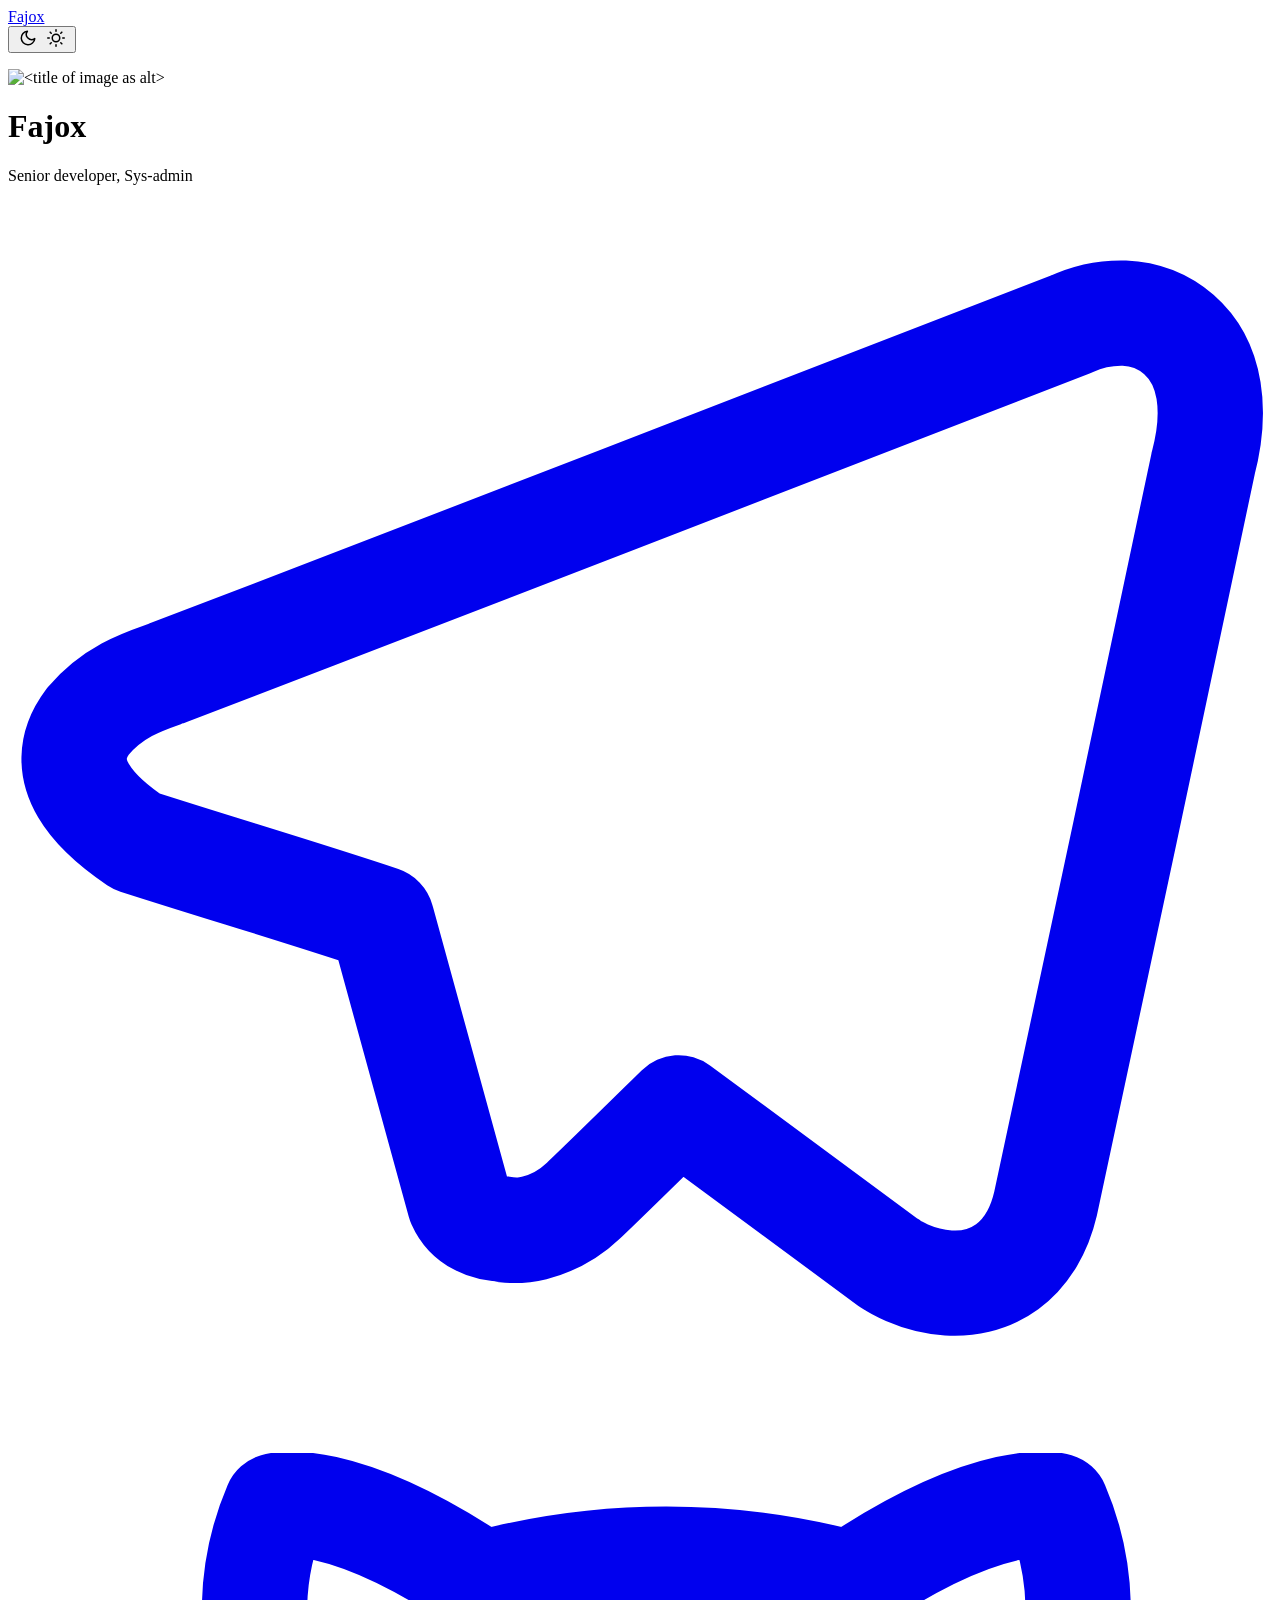
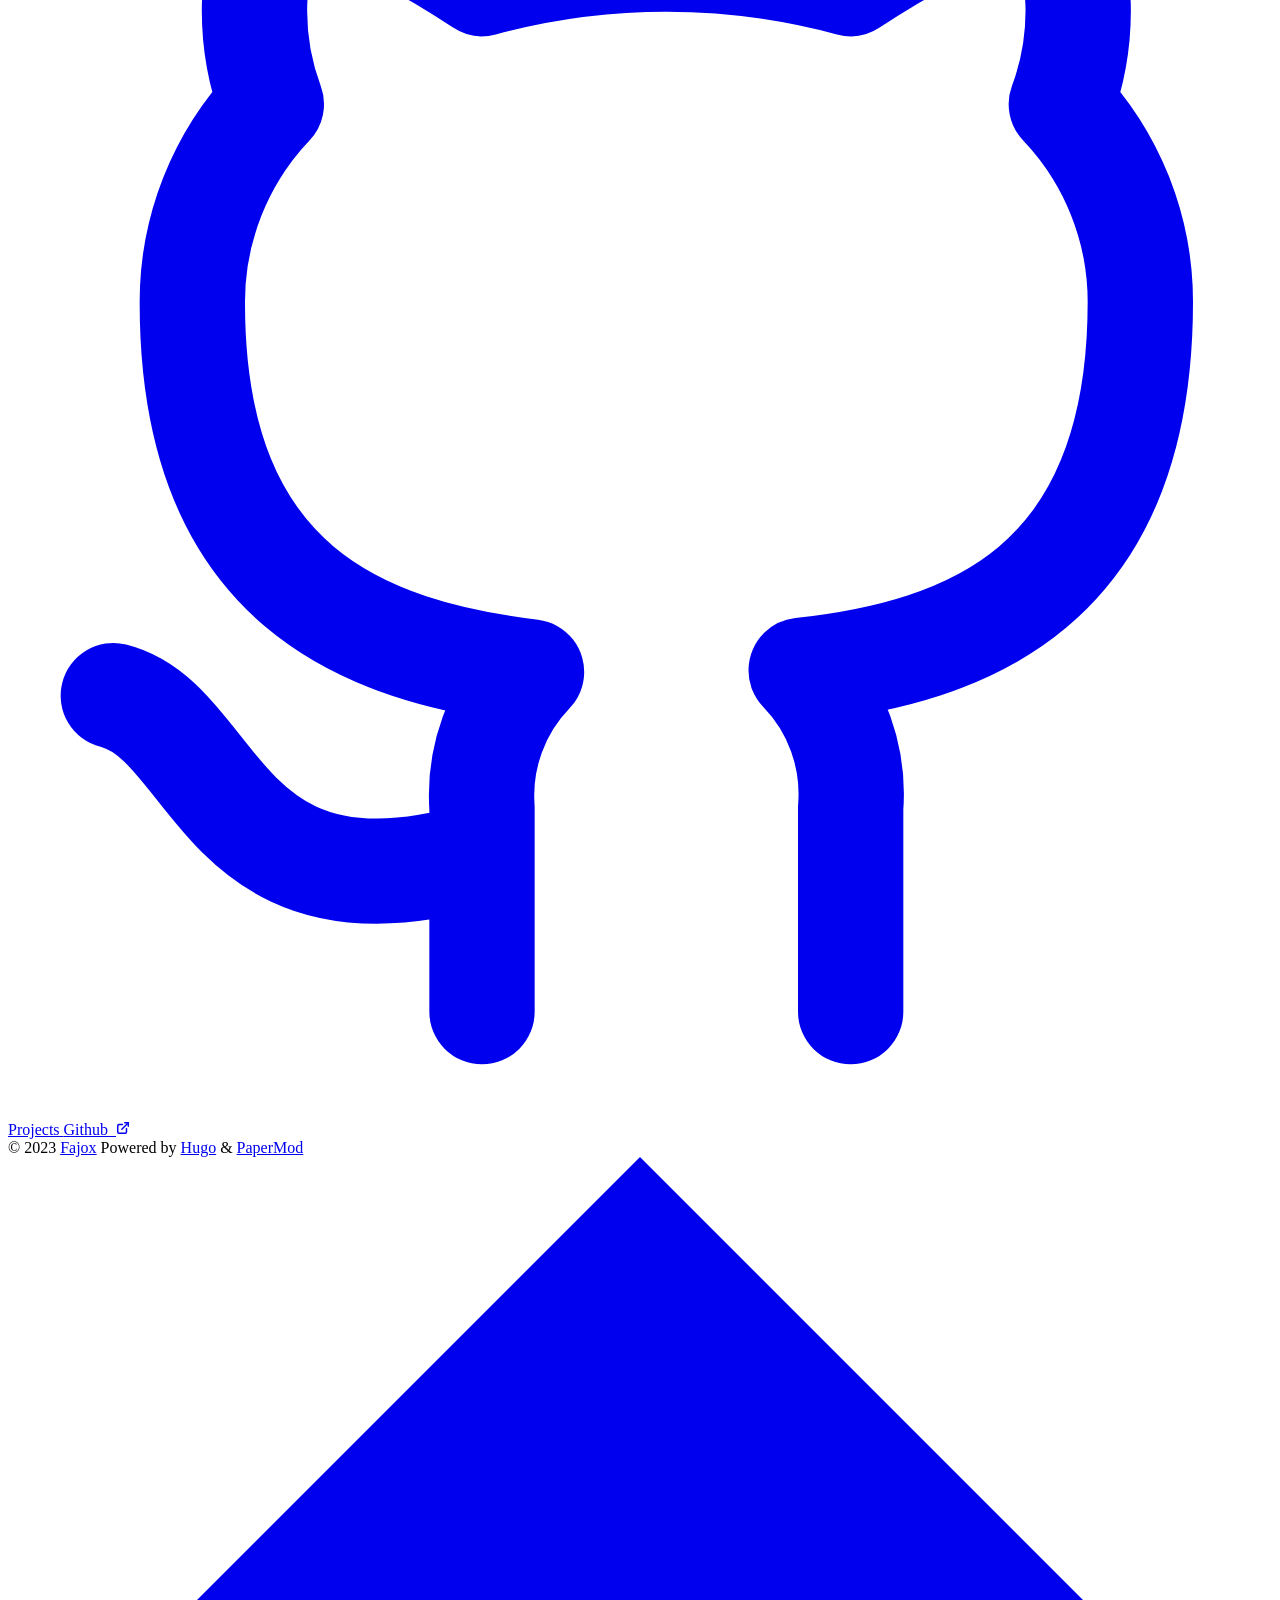
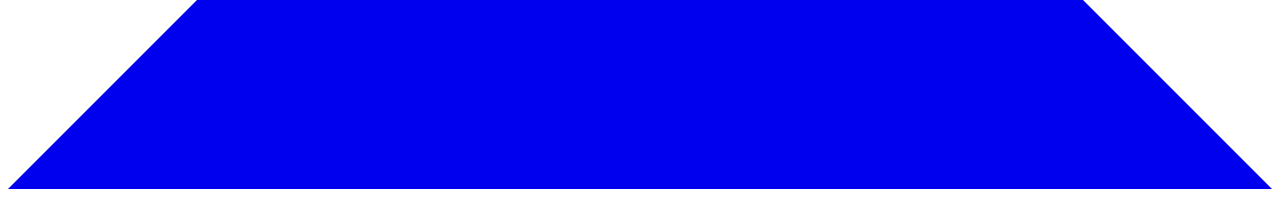
==== docs/index.html @ 8b4deb75 "site" ====
<!DOCTYPE html>
<html lang="en" dir="auto">

<head>
	<meta name="generator" content="Hugo 0.120.4"><meta charset="utf-8">
<meta http-equiv="X-UA-Compatible" content="IE=edge">
<meta name="viewport" content="width=device-width, initial-scale=1, shrink-to-fit=no">
<meta name="robots" content="index, follow">
<title>Fajox</title>

<meta name="description" content="">
<meta name="author" content="">
<link rel="canonical" href="fajox1.github.io/">
<link crossorigin="anonymous" href="/fajox1.github.io/assets/css/stylesheet.5c25c975546c048d1a5600aadb48425ae1bc921a9a18fe67d6955c9535260811.css" integrity="sha256-XCXJdVRsBI0aVgCq20hCWuG8khqaGP5n1pVclTUmCBE=" rel="preload stylesheet" as="style">
<link rel="icon" href="fajox1.github.io/favicon.ico">
<link rel="icon" type="image/png" sizes="16x16" href="fajox1.github.io/favicon-16x16.png">
<link rel="icon" type="image/png" sizes="32x32" href="fajox1.github.io/favicon-32x32.png">
<link rel="apple-touch-icon" href="fajox1.github.io/apple-touch-icon.png">
<link rel="mask-icon" href="fajox1.github.io/safari-pinned-tab.svg">
<meta name="theme-color" content="#2e2e33">
<meta name="msapplication-TileColor" content="#2e2e33">
<link rel="alternate" type="application/rss+xml" href="fajox1.github.io/index.xml">
<noscript>
    <style>
        #theme-toggle,
        .top-link {
            display: none;
        }

    </style>
</noscript><meta property="og:title" content="Fajox" />
<meta property="og:description" content="" />
<meta property="og:type" content="website" />
<meta property="og:url" content="fajox1.github.io/" />

<meta name="twitter:card" content="summary"/>
<meta name="twitter:title" content="Fajox"/>
<meta name="twitter:description" content=""/>

<script type="application/ld+json">
{
  "@context": "https://schema.org",
  "@type": "Organization",
  "name": "Fajox",
  "url": "fajox1.github.io",
  "description": "",
  "thumbnailUrl": "fajox1.github.io/favicon.ico",
  "sameAs": [
      "https://t.me/fajox", "https://github.com/fajox1"
  ]
}
</script>
</head>

<body class="list dark" id="top">
<script>
    if (localStorage.getItem("pref-theme") === "light") {
        document.body.classList.remove('dark')
    }

</script>

<header class="header">
    <nav class="nav">
        <div class="logo">
            <a href="fajox1.github.io" accesskey="h" title="Fajox (Alt + H)">Fajox</a>
            <div class="logo-switches">
                <button id="theme-toggle" accesskey="t" title="(Alt + T)">
                    <svg id="moon" xmlns="http://www.w3.org/2000/svg" width="24" height="18" viewBox="0 0 24 24"
                        fill="none" stroke="currentColor" stroke-width="2" stroke-linecap="round"
                        stroke-linejoin="round">
                        <path d="M21 12.79A9 9 0 1 1 11.21 3 7 7 0 0 0 21 12.79z"></path>
                    </svg>
                    <svg id="sun" xmlns="http://www.w3.org/2000/svg" width="24" height="18" viewBox="0 0 24 24"
                        fill="none" stroke="currentColor" stroke-width="2" stroke-linecap="round"
                        stroke-linejoin="round">
                        <circle cx="12" cy="12" r="5"></circle>
                        <line x1="12" y1="1" x2="12" y2="3"></line>
                        <line x1="12" y1="21" x2="12" y2="23"></line>
                        <line x1="4.22" y1="4.22" x2="5.64" y2="5.64"></line>
                        <line x1="18.36" y1="18.36" x2="19.78" y2="19.78"></line>
                        <line x1="1" y1="12" x2="3" y2="12"></line>
                        <line x1="21" y1="12" x2="23" y2="12"></line>
                        <line x1="4.22" y1="19.78" x2="5.64" y2="18.36"></line>
                        <line x1="18.36" y1="5.64" x2="19.78" y2="4.22"></line>
                    </svg>
                </button>
            </div>
        </div>
        <ul id="menu">
        </ul>
    </nav>
</header>
<main class="main"><div class="profile">
    <div class="profile_inner">
        <img draggable="false" src="https://avatars.githubusercontent.com/u/146753912?v=4" alt="&lt;title of image as alt&gt;" title="&lt;title of image as alt&gt;"
            height="120" width="120" />
        <h1>Fajox</h1>
        <span>Senior developer, Sys-admin</span><div class="social-icons">
    <a href="https://t.me/fajox" target="_blank" rel="noopener noreferrer me" title="Telegram">
        <svg xmlns="http://www.w3.org/2000/svg" viewBox="0 0 24 24" fill="none" stroke="currentColor" stroke-width="2"
    stroke-linecap="round" stroke-linejoin="round">
    <path
        d="M21.198 2.433a2.242 2.242 0 0 0-1.022.215l-8.609 3.33c-2.068.8-4.133 1.598-5.724 2.21a405.15 405.15 0 0 1-2.849 1.09c-.42.147-.99.332-1.473.901-.728.968.193 1.798.919 2.286 1.61.516 3.275 1.009 4.654 1.472.509 1.793.997 3.592 1.48 5.388.16.36.506.494.864.498l-.002.018s.281.028.555-.038a2.1 2.1 0 0 0 .933-.517c.345-.324 1.28-1.244 1.811-1.764l3.999 2.952.032.018s.442.311 1.09.355c.324.022.75-.04 1.116-.308.37-.27.613-.702.728-1.196.342-1.492 2.61-12.285 2.997-14.072l-.01.042c.27-1.006.17-1.928-.455-2.474a1.654 1.654 0 0 0-1.034-.407z" />
</svg>
    </a>
    <a href="https://github.com/fajox1" target="_blank" rel="noopener noreferrer me" title="Github">
        <svg xmlns="http://www.w3.org/2000/svg" viewBox="0 0 24 24" fill="none" stroke="currentColor" stroke-width="2"
    stroke-linecap="round" stroke-linejoin="round">
    <path
        d="M9 19c-5 1.5-5-2.5-7-3m14 6v-3.87a3.37 3.37 0 0 0-.94-2.61c3.14-.35 6.44-1.54 6.44-7A5.44 5.44 0 0 0 20 4.77 5.07 5.07 0 0 0 19.91 1S18.73.65 16 2.48a13.38 13.38 0 0 0-7 0C6.27.65 5.09 1 5.09 1A5.07 5.07 0 0 0 5 4.77a5.44 5.44 0 0 0-1.5 3.78c0 5.42 3.3 6.61 6.44 7A3.37 3.37 0 0 0 9 18.13V22">
    </path>
</svg>
    </a>
</div>

        <div class="buttons">
            <a class="button" href="/projects" rel="noopener" title="Projects">
                <span class="button-inner">
                    Projects
                </span>
            </a>
            <a class="button" href="https://github.com/" rel="noopener" title="Github">
                <span class="button-inner">
                    Github&nbsp;
                    <svg fill="none" shape-rendering="geometricPrecision" stroke="currentColor" stroke-linecap="round"
                        stroke-linejoin="round" stroke-width="2.5" viewBox="0 0 24 24" height="14" width="14">
                        <path d="M18 13v6a2 2 0 01-2 2H5a2 2 0 01-2-2V8a2 2 0 012-2h6"></path>
                        <path d="M15 3h6v6"></path>
                        <path d="M10 14L21 3"></path>
                    </svg>
                </span>
            </a>
        </div>
    </div>
</div>

    </main>
    
<footer class="footer">
    <span>&copy; 2023 <a href="fajox1.github.io">Fajox</a></span>
    <span>
        Powered by
        <a href="https://gohugo.io/" rel="noopener noreferrer" target="_blank">Hugo</a> &
        <a href="https://github.com/adityatelange/hugo-PaperMod/" rel="noopener" target="_blank">PaperMod</a>
    </span>
</footer>
<a href="#top" aria-label="go to top" title="Go to Top (Alt + G)" class="top-link" id="top-link" accesskey="g">
    <svg xmlns="http://www.w3.org/2000/svg" viewBox="0 0 12 6" fill="currentColor">
        <path d="M12 6H0l6-6z" />
    </svg>
</a>

<script>
    let menu = document.getElementById('menu')
    if (menu) {
        menu.scrollLeft = localStorage.getItem("menu-scroll-position");
        menu.onscroll = function () {
            localStorage.setItem("menu-scroll-position", menu.scrollLeft);
        }
    }

    document.querySelectorAll('a[href^="#"]').forEach(anchor => {
        anchor.addEventListener("click", function (e) {
            e.preventDefault();
            var id = this.getAttribute("href").substr(1);
            if (!window.matchMedia('(prefers-reduced-motion: reduce)').matches) {
                document.querySelector(`[id='${decodeURIComponent(id)}']`).scrollIntoView({
                    behavior: "smooth"
                });
            } else {
                document.querySelector(`[id='${decodeURIComponent(id)}']`).scrollIntoView();
            }
            if (id === "top") {
                history.replaceState(null, null, " ");
            } else {
                history.pushState(null, null, `#${id}`);
            }
        });
    });

</script>
<script>
    var mybutton = document.getElementById("top-link");
    window.onscroll = function () {
        if (document.body.scrollTop > 800 || document.documentElement.scrollTop > 800) {
            mybutton.style.visibility = "visible";
            mybutton.style.opacity = "1";
        } else {
            mybutton.style.visibility = "hidden";
            mybutton.style.opacity = "0";
        }
    };

</script>
<script>
    document.getElementById("theme-toggle").addEventListener("click", () => {
        if (document.body.className.includes("dark")) {
            document.body.classList.remove('dark');
            localStorage.setItem("pref-theme", 'light');
        } else {
            document.body.classList.add('dark');
            localStorage.setItem("pref-theme", 'dark');
        }
    })

</script>
</body>

</html>
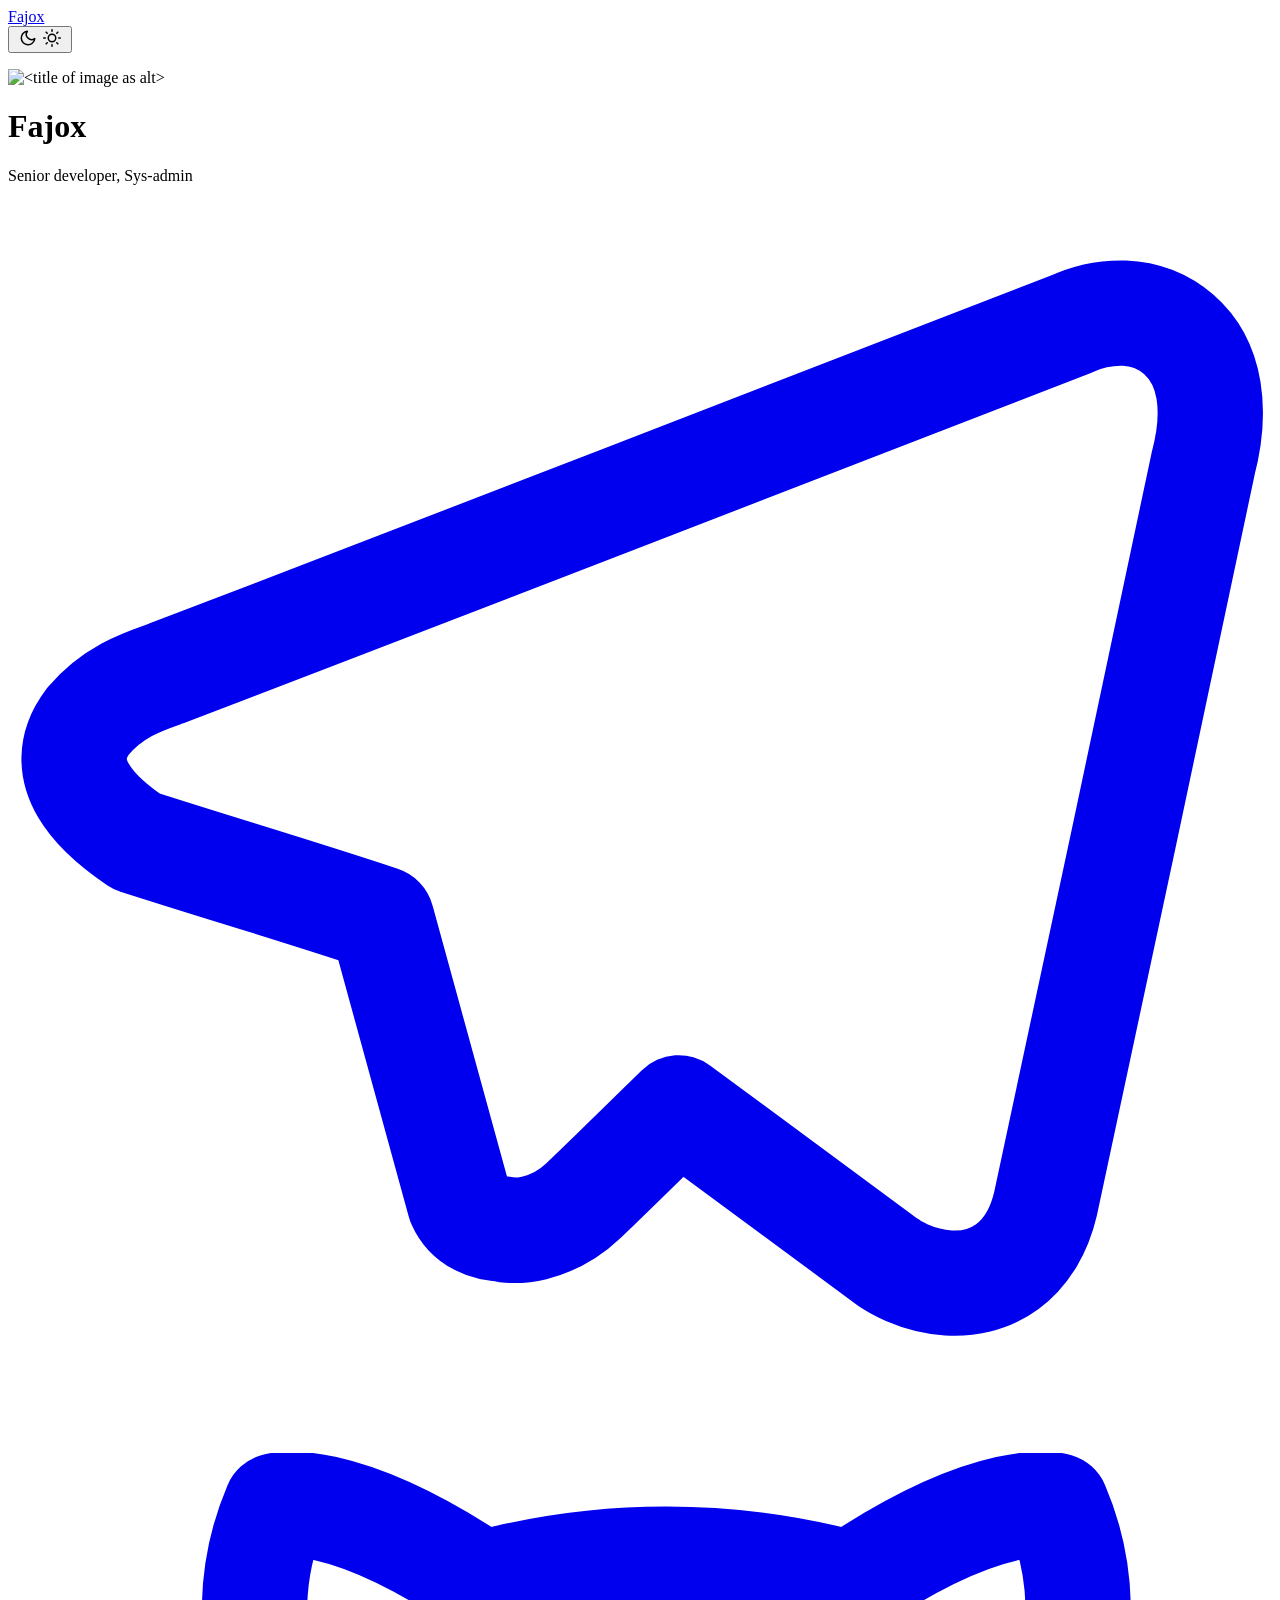
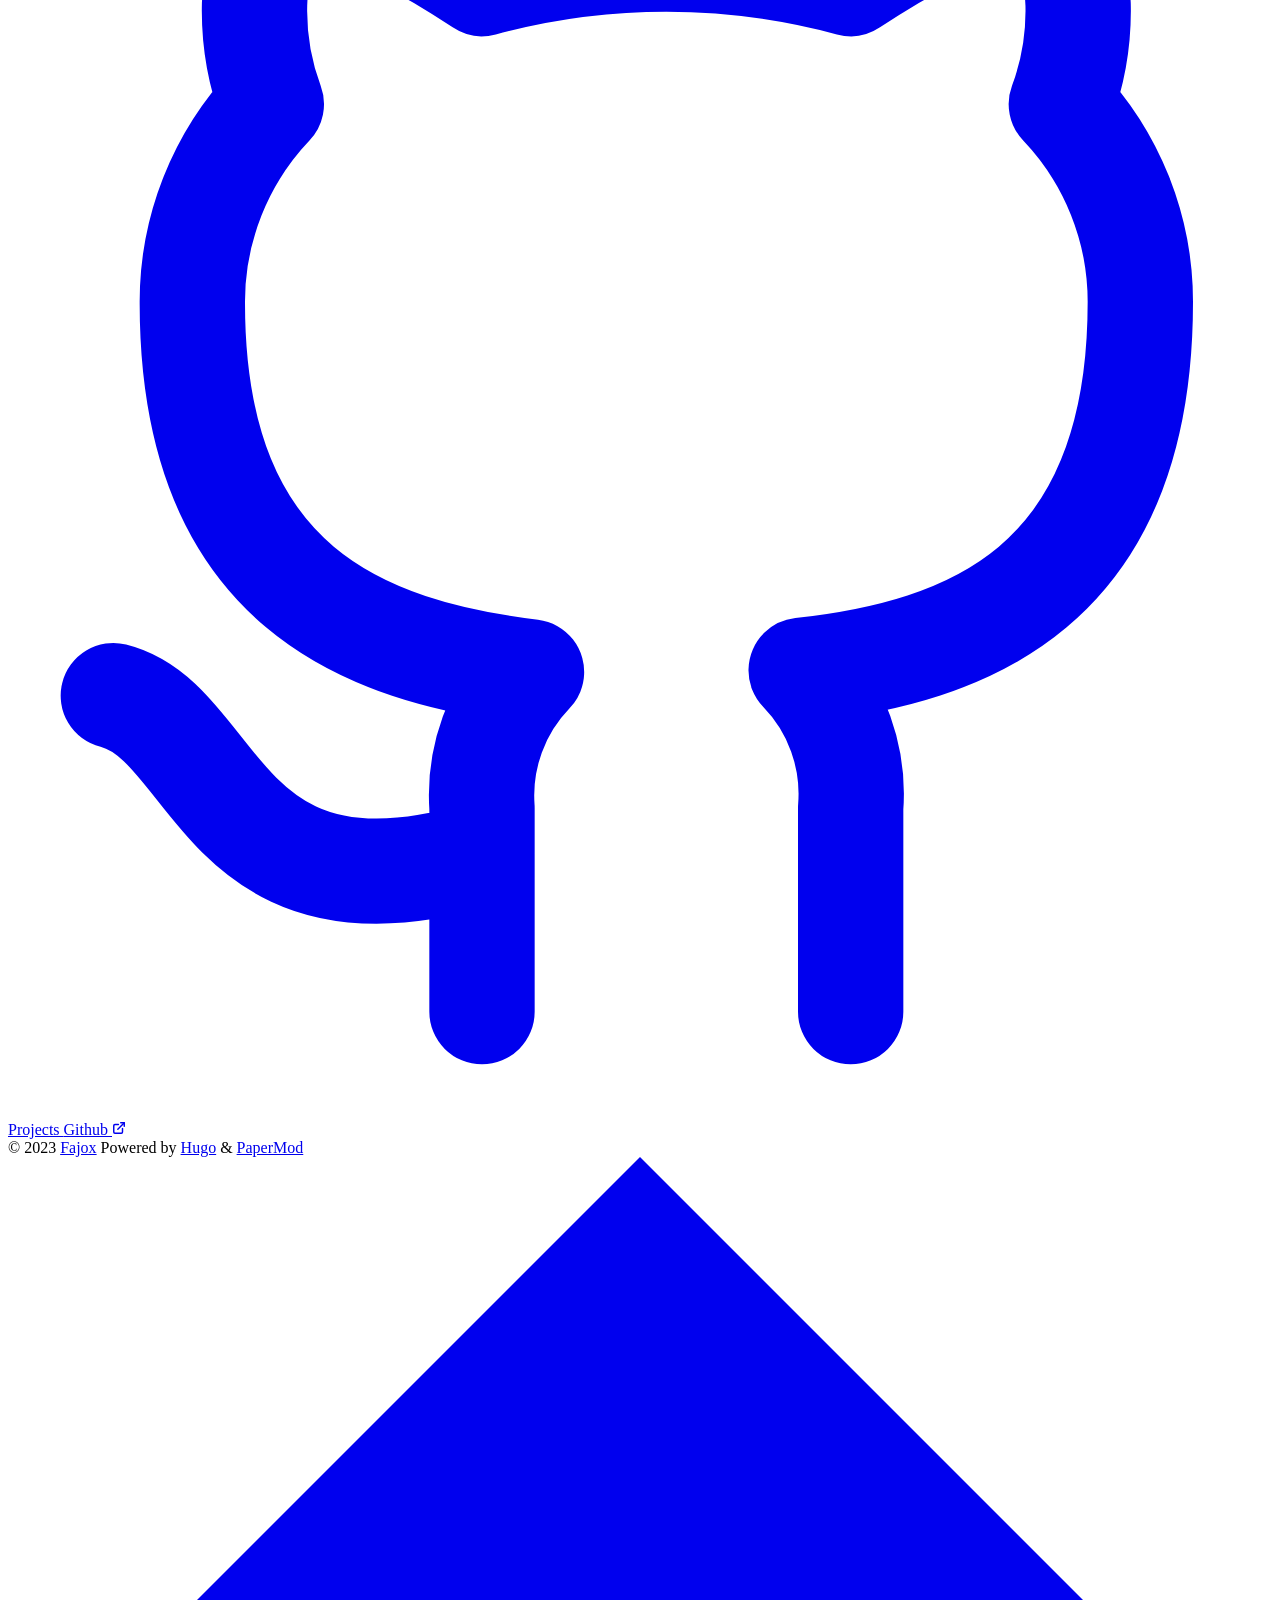
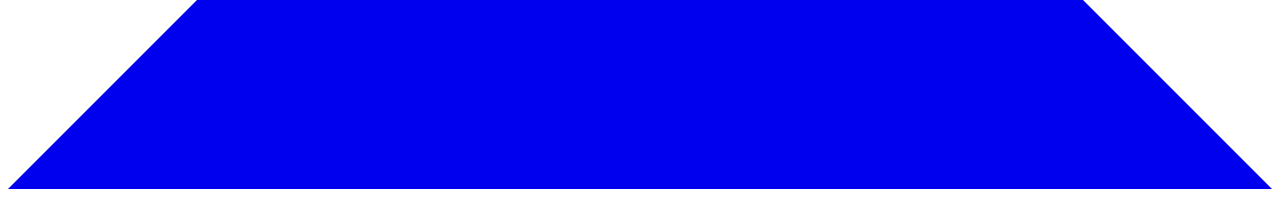
==== commit 04405a50: "site" ====
--- a/docs/index.html
+++ b/docs/index.html
@@ -1,210 +1,6 @@
-<!DOCTYPE html>
-<html lang="en" dir="auto">
-
-<head>
-	<meta name="generator" content="Hugo 0.120.4"><meta charset="utf-8">
-<meta http-equiv="X-UA-Compatible" content="IE=edge">
-<meta name="viewport" content="width=device-width, initial-scale=1, shrink-to-fit=no">
-<meta name="robots" content="index, follow">
-<title>Fajox</title>
-
-<meta name="description" content="">
-<meta name="author" content="">
-<link rel="canonical" href="fajox1.github.io/">
-<link crossorigin="anonymous" href="/fajox1.github.io/assets/css/stylesheet.5c25c975546c048d1a5600aadb48425ae1bc921a9a18fe67d6955c9535260811.css" integrity="sha256-XCXJdVRsBI0aVgCq20hCWuG8khqaGP5n1pVclTUmCBE=" rel="preload stylesheet" as="style">
-<link rel="icon" href="fajox1.github.io/favicon.ico">
-<link rel="icon" type="image/png" sizes="16x16" href="fajox1.github.io/favicon-16x16.png">
-<link rel="icon" type="image/png" sizes="32x32" href="fajox1.github.io/favicon-32x32.png">
-<link rel="apple-touch-icon" href="fajox1.github.io/apple-touch-icon.png">
-<link rel="mask-icon" href="fajox1.github.io/safari-pinned-tab.svg">
-<meta name="theme-color" content="#2e2e33">
-<meta name="msapplication-TileColor" content="#2e2e33">
-<link rel="alternate" type="application/rss+xml" href="fajox1.github.io/index.xml">
-<noscript>
-    <style>
-        #theme-toggle,
-        .top-link {
-            display: none;
-        }
-
-    </style>
-</noscript><meta property="og:title" content="Fajox" />
-<meta property="og:description" content="" />
-<meta property="og:type" content="website" />
-<meta property="og:url" content="fajox1.github.io/" />
-
-<meta name="twitter:card" content="summary"/>
-<meta name="twitter:title" content="Fajox"/>
-<meta name="twitter:description" content=""/>
-
-<script type="application/ld+json">
-{
-  "@context": "https://schema.org",
-  "@type": "Organization",
-  "name": "Fajox",
-  "url": "fajox1.github.io",
-  "description": "",
-  "thumbnailUrl": "fajox1.github.io/favicon.ico",
-  "sameAs": [
-      "https://t.me/fajox", "https://github.com/fajox1"
-  ]
-}
-</script>
-</head>
-
-<body class="list dark" id="top">
-<script>
-    if (localStorage.getItem("pref-theme") === "light") {
-        document.body.classList.remove('dark')
-    }
-
-</script>
-
-<header class="header">
-    <nav class="nav">
-        <div class="logo">
-            <a href="fajox1.github.io" accesskey="h" title="Fajox (Alt + H)">Fajox</a>
-            <div class="logo-switches">
-                <button id="theme-toggle" accesskey="t" title="(Alt + T)">
-                    <svg id="moon" xmlns="http://www.w3.org/2000/svg" width="24" height="18" viewBox="0 0 24 24"
-                        fill="none" stroke="currentColor" stroke-width="2" stroke-linecap="round"
-                        stroke-linejoin="round">
-                        <path d="M21 12.79A9 9 0 1 1 11.21 3 7 7 0 0 0 21 12.79z"></path>
-                    </svg>
-                    <svg id="sun" xmlns="http://www.w3.org/2000/svg" width="24" height="18" viewBox="0 0 24 24"
-                        fill="none" stroke="currentColor" stroke-width="2" stroke-linecap="round"
-                        stroke-linejoin="round">
-                        <circle cx="12" cy="12" r="5"></circle>
-                        <line x1="12" y1="1" x2="12" y2="3"></line>
-                        <line x1="12" y1="21" x2="12" y2="23"></line>
-                        <line x1="4.22" y1="4.22" x2="5.64" y2="5.64"></line>
-                        <line x1="18.36" y1="18.36" x2="19.78" y2="19.78"></line>
-                        <line x1="1" y1="12" x2="3" y2="12"></line>
-                        <line x1="21" y1="12" x2="23" y2="12"></line>
-                        <line x1="4.22" y1="19.78" x2="5.64" y2="18.36"></line>
-                        <line x1="18.36" y1="5.64" x2="19.78" y2="4.22"></line>
-                    </svg>
-                </button>
-            </div>
-        </div>
-        <ul id="menu">
-        </ul>
-    </nav>
-</header>
-<main class="main"><div class="profile">
-    <div class="profile_inner">
-        <img draggable="false" src="https://avatars.githubusercontent.com/u/146753912?v=4" alt="&lt;title of image as alt&gt;" title="&lt;title of image as alt&gt;"
-            height="120" width="120" />
-        <h1>Fajox</h1>
-        <span>Senior developer, Sys-admin</span><div class="social-icons">
-    <a href="https://t.me/fajox" target="_blank" rel="noopener noreferrer me" title="Telegram">
-        <svg xmlns="http://www.w3.org/2000/svg" viewBox="0 0 24 24" fill="none" stroke="currentColor" stroke-width="2"
-    stroke-linecap="round" stroke-linejoin="round">
-    <path
-        d="M21.198 2.433a2.242 2.242 0 0 0-1.022.215l-8.609 3.33c-2.068.8-4.133 1.598-5.724 2.21a405.15 405.15 0 0 1-2.849 1.09c-.42.147-.99.332-1.473.901-.728.968.193 1.798.919 2.286 1.61.516 3.275 1.009 4.654 1.472.509 1.793.997 3.592 1.48 5.388.16.36.506.494.864.498l-.002.018s.281.028.555-.038a2.1 2.1 0 0 0 .933-.517c.345-.324 1.28-1.244 1.811-1.764l3.999 2.952.032.018s.442.311 1.09.355c.324.022.75-.04 1.116-.308.37-.27.613-.702.728-1.196.342-1.492 2.61-12.285 2.997-14.072l-.01.042c.27-1.006.17-1.928-.455-2.474a1.654 1.654 0 0 0-1.034-.407z" />
-</svg>
-    </a>
-    <a href="https://github.com/fajox1" target="_blank" rel="noopener noreferrer me" title="Github">
-        <svg xmlns="http://www.w3.org/2000/svg" viewBox="0 0 24 24" fill="none" stroke="currentColor" stroke-width="2"
-    stroke-linecap="round" stroke-linejoin="round">
-    <path
-        d="M9 19c-5 1.5-5-2.5-7-3m14 6v-3.87a3.37 3.37 0 0 0-.94-2.61c3.14-.35 6.44-1.54 6.44-7A5.44 5.44 0 0 0 20 4.77 5.07 5.07 0 0 0 19.91 1S18.73.65 16 2.48a13.38 13.38 0 0 0-7 0C6.27.65 5.09 1 5.09 1A5.07 5.07 0 0 0 5 4.77a5.44 5.44 0 0 0-1.5 3.78c0 5.42 3.3 6.61 6.44 7A3.37 3.37 0 0 0 9 18.13V22">
-    </path>
-</svg>
-    </a>
-</div>
-
-        <div class="buttons">
-            <a class="button" href="/projects" rel="noopener" title="Projects">
-                <span class="button-inner">
-                    Projects
-                </span>
-            </a>
-            <a class="button" href="https://github.com/" rel="noopener" title="Github">
-                <span class="button-inner">
-                    Github&nbsp;
-                    <svg fill="none" shape-rendering="geometricPrecision" stroke="currentColor" stroke-linecap="round"
-                        stroke-linejoin="round" stroke-width="2.5" viewBox="0 0 24 24" height="14" width="14">
-                        <path d="M18 13v6a2 2 0 01-2 2H5a2 2 0 01-2-2V8a2 2 0 012-2h6"></path>
-                        <path d="M15 3h6v6"></path>
-                        <path d="M10 14L21 3"></path>
-                    </svg>
-                </span>
-            </a>
-        </div>
-    </div>
-</div>
-
-    </main>
-    
-<footer class="footer">
-    <span>&copy; 2023 <a href="fajox1.github.io">Fajox</a></span>
-    <span>
-        Powered by
-        <a href="https://gohugo.io/" rel="noopener noreferrer" target="_blank">Hugo</a> &
-        <a href="https://github.com/adityatelange/hugo-PaperMod/" rel="noopener" target="_blank">PaperMod</a>
-    </span>
-</footer>
-<a href="#top" aria-label="go to top" title="Go to Top (Alt + G)" class="top-link" id="top-link" accesskey="g">
-    <svg xmlns="http://www.w3.org/2000/svg" viewBox="0 0 12 6" fill="currentColor">
-        <path d="M12 6H0l6-6z" />
-    </svg>
-</a>
-
-<script>
-    let menu = document.getElementById('menu')
-    if (menu) {
-        menu.scrollLeft = localStorage.getItem("menu-scroll-position");
-        menu.onscroll = function () {
-            localStorage.setItem("menu-scroll-position", menu.scrollLeft);
-        }
-    }
-
-    document.querySelectorAll('a[href^="#"]').forEach(anchor => {
-        anchor.addEventListener("click", function (e) {
-            e.preventDefault();
-            var id = this.getAttribute("href").substr(1);
-            if (!window.matchMedia('(prefers-reduced-motion: reduce)').matches) {
-                document.querySelector(`[id='${decodeURIComponent(id)}']`).scrollIntoView({
-                    behavior: "smooth"
-                });
-            } else {
-                document.querySelector(`[id='${decodeURIComponent(id)}']`).scrollIntoView();
-            }
-            if (id === "top") {
-                history.replaceState(null, null, " ");
-            } else {
-                history.pushState(null, null, `#${id}`);
-            }
-        });
-    });
-
-</script>
-<script>
-    var mybutton = document.getElementById("top-link");
-    window.onscroll = function () {
-        if (document.body.scrollTop > 800 || document.documentElement.scrollTop > 800) {
-            mybutton.style.visibility = "visible";
-            mybutton.style.opacity = "1";
-        } else {
-            mybutton.style.visibility = "hidden";
-            mybutton.style.opacity = "0";
-        }
-    };
-
-</script>
-<script>
-    document.getElementById("theme-toggle").addEventListener("click", () => {
-        if (document.body.className.includes("dark")) {
-            document.body.classList.remove('dark');
-            localStorage.setItem("pref-theme", 'light');
-        } else {
-            document.body.classList.add('dark');
-            localStorage.setItem("pref-theme", 'dark');
-        }
-    })
-
-</script>
-</body>
-
-</html>
+<!doctype html><html lang=en dir=auto><head><meta name=generator content="Hugo 0.120.4"><meta charset=utf-8><meta http-equiv=X-UA-Compatible content="IE=edge"><meta name=viewport content="width=device-width,initial-scale=1,shrink-to-fit=no"><meta name=robots content="index, follow"><title>Fajox</title>
+<meta name=description content><meta name=author content><link rel=canonical href=https://fajox1.github.io/><link crossorigin=anonymous href=/assets/css/stylesheet.5c25c975546c048d1a5600aadb48425ae1bc921a9a18fe67d6955c9535260811.css integrity="sha256-XCXJdVRsBI0aVgCq20hCWuG8khqaGP5n1pVclTUmCBE=" rel="preload stylesheet" as=style><link rel=icon href=https://fajox1.github.io/favicon.ico><link rel=icon type=image/png sizes=16x16 href=https://fajox1.github.io/favicon-16x16.png><link rel=icon type=image/png sizes=32x32 href=https://fajox1.github.io/favicon-32x32.png><link rel=apple-touch-icon href=https://fajox1.github.io/apple-touch-icon.png><link rel=mask-icon href=https://fajox1.github.io/safari-pinned-tab.svg><meta name=theme-color content="#2e2e33"><meta name=msapplication-TileColor content="#2e2e33"><link rel=alternate type=application/rss+xml href=https://fajox1.github.io/index.xml><noscript><style>#theme-toggle,.top-link{display:none}</style></noscript><meta property="og:title" content="Fajox"><meta property="og:description" content><meta property="og:type" content="website"><meta property="og:url" content="https://fajox1.github.io/"><meta name=twitter:card content="summary"><meta name=twitter:title content="Fajox"><meta name=twitter:description content><script type=application/ld+json>{"@context":"https://schema.org","@type":"Organization","name":"Fajox","url":"https://fajox1.github.io/","description":"","thumbnailUrl":"https://fajox1.github.io/favicon.ico","sameAs":["https://t.me/fajox","https://github.com/fajox1"]}</script></head><body class="list dark" id=top><script>localStorage.getItem("pref-theme")==="light"&&document.body.classList.remove("dark")</script><header class=header><nav class=nav><div class=logo><a href=https://fajox1.github.io/ accesskey=h title="Fajox (Alt + H)">Fajox</a><div class=logo-switches><button id=theme-toggle accesskey=t title="(Alt + T)"><svg id="moon" xmlns="http://www.w3.org/2000/svg" width="24" height="18" viewBox="0 0 24 24" fill="none" stroke="currentcolor" stroke-width="2" stroke-linecap="round" stroke-linejoin="round"><path d="M21 12.79A9 9 0 1111.21 3 7 7 0 0021 12.79z"/></svg><svg id="sun" xmlns="http://www.w3.org/2000/svg" width="24" height="18" viewBox="0 0 24 24" fill="none" stroke="currentcolor" stroke-width="2" stroke-linecap="round" stroke-linejoin="round"><circle cx="12" cy="12" r="5"/><line x1="12" y1="1" x2="12" y2="3"/><line x1="12" y1="21" x2="12" y2="23"/><line x1="4.22" y1="4.22" x2="5.64" y2="5.64"/><line x1="18.36" y1="18.36" x2="19.78" y2="19.78"/><line x1="1" y1="12" x2="3" y2="12"/><line x1="21" y1="12" x2="23" y2="12"/><line x1="4.22" y1="19.78" x2="5.64" y2="18.36"/><line x1="18.36" y1="5.64" x2="19.78" y2="4.22"/></svg></button></div></div><ul id=menu></ul></nav></header><main class=main><div class=profile><div class=profile_inner><img draggable=false src="https://avatars.githubusercontent.com/u/146753912?v=4" alt="<title of image as alt>" title="<title of image as alt>" height=120 width=120><h1>Fajox</h1><span>Senior developer, Sys-admin</span><div class=social-icons><a href=https://t.me/fajox target=_blank rel="noopener noreferrer me" title=Telegram><svg xmlns="http://www.w3.org/2000/svg" viewBox="0 0 24 24" fill="none" stroke="currentcolor" stroke-width="2" stroke-linecap="round" stroke-linejoin="round"><path d="M21.198 2.433a2.242 2.242.0 00-1.022.215l-8.609 3.33c-2.068.8-4.133 1.598-5.724 2.21a405.15 405.15.0 01-2.849 1.09c-.42.147-.99.332-1.473.901-.728.968.193 1.798.919 2.286 1.61.516 3.275 1.009 4.654 1.472.509 1.793.997 3.592 1.48 5.388.16.36.506.494.864.498l-.002.018s.281.028.555-.038a2.1 2.1.0 00.933-.517c.345-.324 1.28-1.244 1.811-1.764l3.999 2.952.032.018s.442.311 1.09.355c.324.022.75-.04 1.116-.308.37-.27.613-.702.728-1.196.342-1.492 2.61-12.285 2.997-14.072l-.01.042c.27-1.006.17-1.928-.455-2.474a1.654 1.654.0 00-1.034-.407z"/></svg></a><a href=https://github.com/fajox1 target=_blank rel="noopener noreferrer me" title=Github><svg xmlns="http://www.w3.org/2000/svg" viewBox="0 0 24 24" fill="none" stroke="currentcolor" stroke-width="2" stroke-linecap="round" stroke-linejoin="round"><path d="M9 19c-5 1.5-5-2.5-7-3m14 6v-3.87a3.37 3.37.0 00-.94-2.61c3.14-.35 6.44-1.54 6.44-7A5.44 5.44.0 0020 4.77 5.07 5.07.0 0019.91 1S18.73.65 16 2.48a13.38 13.38.0 00-7 0C6.27.65 5.09 1 5.09 1A5.07 5.07.0 005 4.77 5.44 5.44.0 003.5 8.55c0 5.42 3.3 6.61 6.44 7A3.37 3.37.0 009 18.13V22"/></svg></a></div><div class=buttons><a class=button href=/projects rel=noopener title=Projects><span class=button-inner>Projects
+</span></a><a class=button href=https://github.com/ rel=noopener title=Github><span class=button-inner>Github&nbsp;<svg fill="none" shape-rendering="geometricPrecision" stroke="currentcolor" stroke-linecap="round" stroke-linejoin="round" stroke-width="2.5" viewBox="0 0 24 24" height="14" width="14"><path d="M18 13v6a2 2 0 01-2 2H5a2 2 0 01-2-2V8a2 2 0 012-2h6"/><path d="M15 3h6v6"/><path d="M10 14 21 3"/></svg></span></a></div></div></div></main><footer class=footer><span>&copy; 2023 <a href=https://fajox1.github.io/>Fajox</a></span>
+<span>Powered by
+<a href=https://gohugo.io/ rel="noopener noreferrer" target=_blank>Hugo</a> &
+        <a href=https://github.com/adityatelange/hugo-PaperMod/ rel=noopener target=_blank>PaperMod</a></span></footer><a href=#top aria-label="go to top" title="Go to Top (Alt + G)" class=top-link id=top-link accesskey=g><svg xmlns="http://www.w3.org/2000/svg" viewBox="0 0 12 6" fill="currentcolor"><path d="M12 6H0l6-6z"/></svg></a><script>let menu=document.getElementById("menu");menu&&(menu.scrollLeft=localStorage.getItem("menu-scroll-position"),menu.onscroll=function(){localStorage.setItem("menu-scroll-position",menu.scrollLeft)}),document.querySelectorAll('a[href^="#"]').forEach(e=>{e.addEventListener("click",function(e){e.preventDefault();var t=this.getAttribute("href").substr(1);window.matchMedia("(prefers-reduced-motion: reduce)").matches?document.querySelector(`[id='${decodeURIComponent(t)}']`).scrollIntoView():document.querySelector(`[id='${decodeURIComponent(t)}']`).scrollIntoView({behavior:"smooth"}),t==="top"?history.replaceState(null,null," "):history.pushState(null,null,`#${t}`)})})</script><script>var mybutton=document.getElementById("top-link");window.onscroll=function(){document.body.scrollTop>800||document.documentElement.scrollTop>800?(mybutton.style.visibility="visible",mybutton.style.opacity="1"):(mybutton.style.visibility="hidden",mybutton.style.opacity="0")}</script><script>document.getElementById("theme-toggle").addEventListener("click",()=>{document.body.className.includes("dark")?(document.body.classList.remove("dark"),localStorage.setItem("pref-theme","light")):(document.body.classList.add("dark"),localStorage.setItem("pref-theme","dark"))})</script></body></html>
